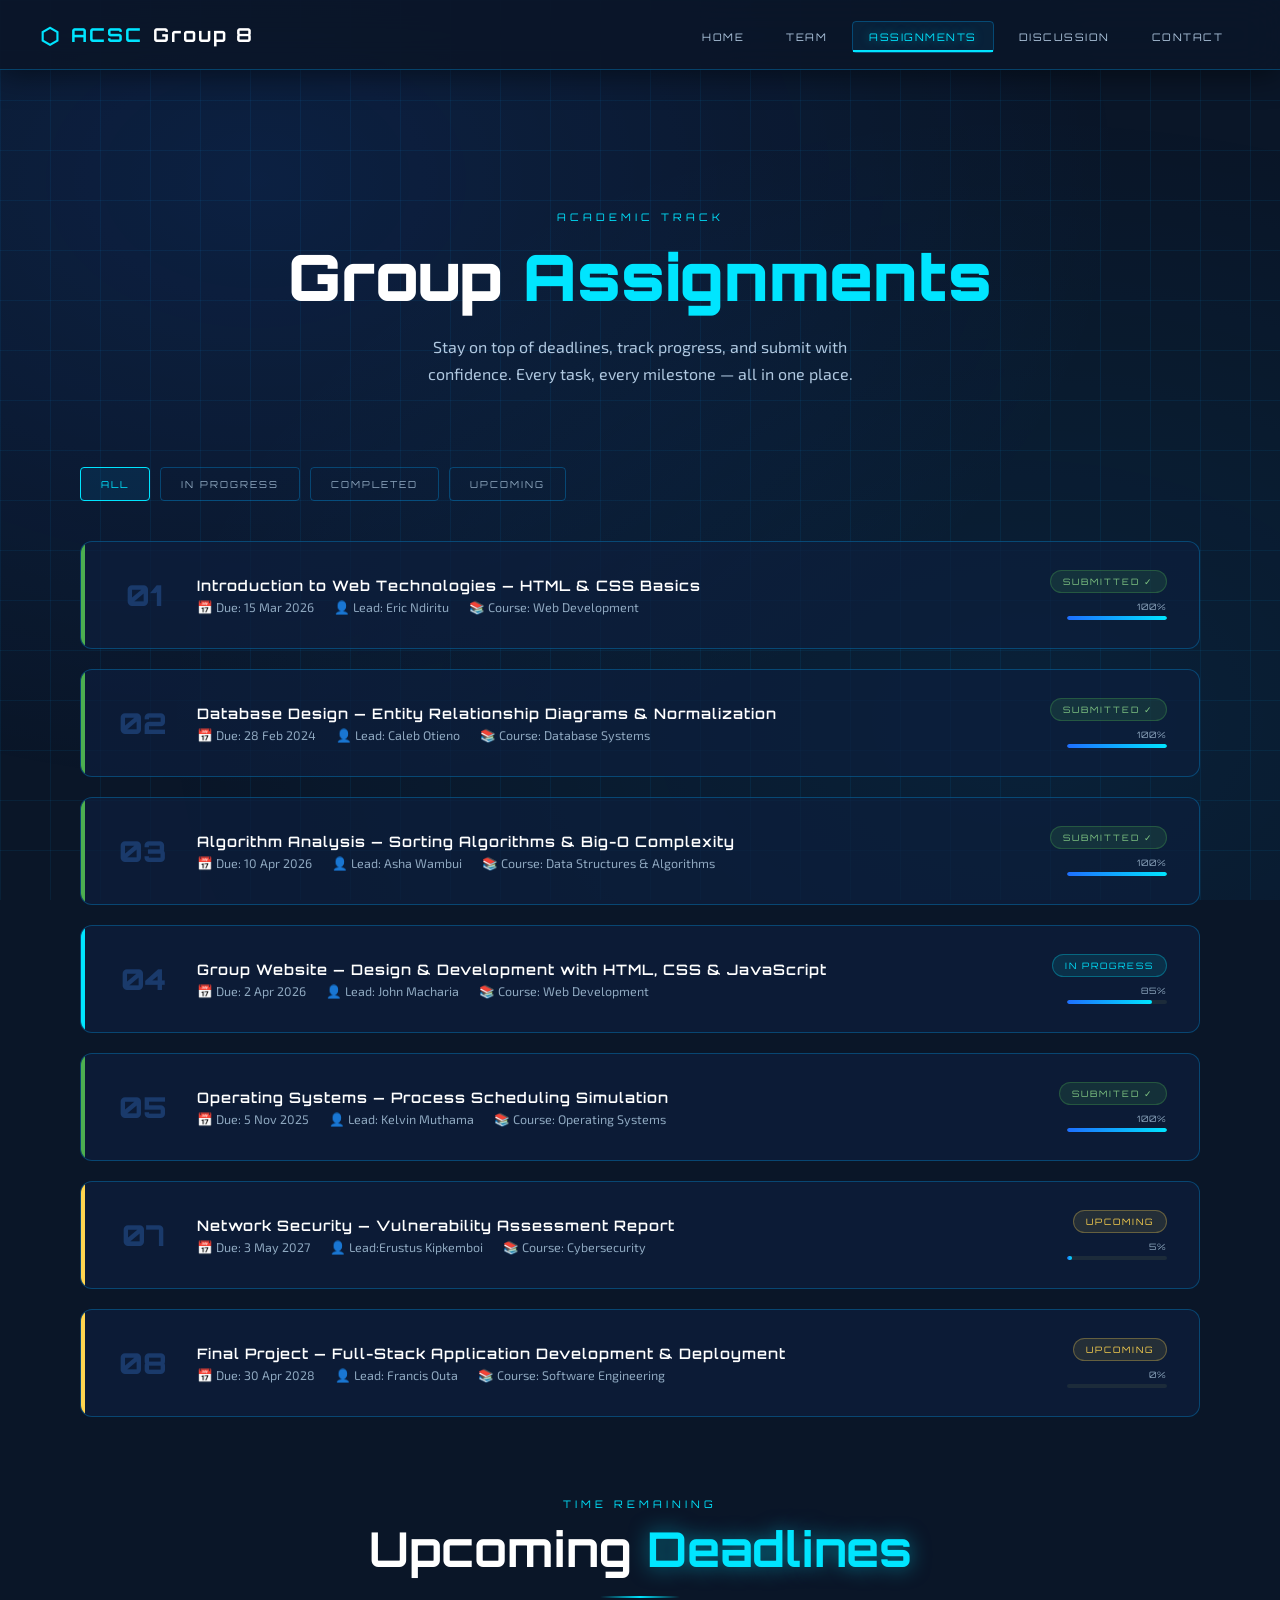
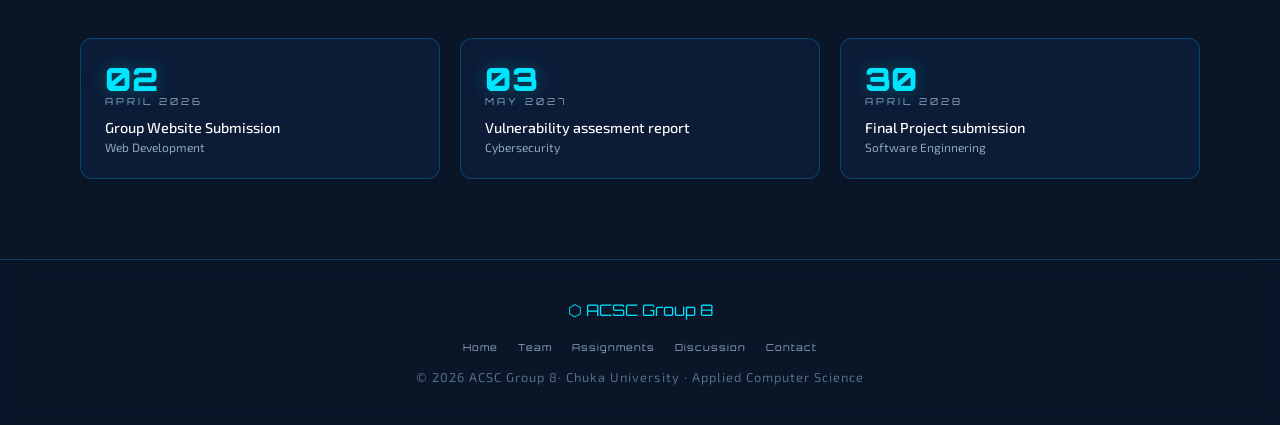
==== assignments/assignments.html @ db9ce021 "separated the pages into their own directories" ====
<!DOCTYPE html>
<html lang="en">
<head>
  <meta charset="UTF-8" />
  <meta name="viewport" content="width=device-width, initial-scale=1.0"/>
  <title>ACSC Group 8 | Assignments</title>
  <link rel="stylesheet" href="../style.css"/>
  <link rel="stylesheet" href="./assignments.css"/>
  <style>
    
  </style>
</head>
<body>

<div id="loading-screen">
  <div class="loader-hex">⬡</div>
  <div class="loader-text">LOADING ASSIGNMENTS...</div>
  <div class="loader-bar"><div class="loader-bar-fill"></div></div>
</div>

<nav>
  <a href="../home/index.html" class="nav-logo">ACSC<span>Group 8</span></a>
  <ul class="nav-links">
    <li><a href="../home/index.html">Home</a></li>
    <li><a href="../team/team.html">Team</a></li>
    <li><a href="../assignments/assignments.html" class="active">Assignments</a></li>
    <li><a href="../discussion/discussion.html">Discussion</a></li>
    <li><a href="../contact/contact.html">Contact</a></li>
  </ul>
  <div class="nav-hamburger">
    <span></span><span></span><span></span>
  </div>
</nav>

<main>
  <div class="page-hero">
    <div class="container">
      <span class="section-tag">Academic Track</span>
      <h1>Group <span class="text-cyan">Assignments</span></h1>
      <p>Stay on top of deadlines, track progress, and submit with confidence. Every task, every milestone — all in one place.</p>
    </div>
  </div>

  <div class="container">
    <!-- FILTERS -->
    <div class="filter-tabs reveal">
      <button class="filter-tab active" onclick="filterAssignments('all', this)">All</button>
      <button class="filter-tab" onclick="filterAssignments('active', this)">In Progress</button>
      <button class="filter-tab" onclick="filterAssignments('done', this)">Completed</button>
      <button class="filter-tab" onclick="filterAssignments('pending', this)">Upcoming</button>
    </div>

    <!-- ASSIGNMENT LIST -->
    <div class="assignments-list" id="assignments-list">

      <div class="assignment-card status-done reveal" data-status="done">
        <div class="assignment-number">01</div>
        <div class="assignment-info">
          <h3>Introduction to Web Technologies — HTML & CSS Basics</h3>
          <div class="meta">
            <span class="meta-item">📅 Due: 15 Mar 2026</span>
            <span class="meta-item">👤 Lead: Eric Ndiritu</span>
            <span class="meta-item">📚 Course: Web Development</span>
          </div>
        </div>
        <div class="assignment-status">
          <span class="status-badge badge-done">Submitted ✓</span>
          <div class="progress-wrap">
            <div class="progress-label">100%</div>
            <div class="progress-bar"><div class="progress-fill" style="width:100%"></div></div>
          </div>
        </div>
      </div>

      <div class="assignment-card status-done reveal" data-status="done">
        <div class="assignment-number">02</div>
        <div class="assignment-info">
          <h3>Database Design — Entity Relationship Diagrams & Normalization</h3>
          <div class="meta">
            <span class="meta-item">📅 Due: 28 Feb 2024</span>
            <span class="meta-item">👤 Lead: Caleb Otieno</span>
            <span class="meta-item">📚 Course: Database Systems</span>
          </div>
        </div>
        <div class="assignment-status">
          <span class="status-badge badge-done">Submitted ✓</span>
          <div class="progress-wrap">
            <div class="progress-label">100%</div>
            <div class="progress-bar"><div class="progress-fill" style="width:100%"></div></div>
          </div>
        </div>
      </div>

      <div class="assignment-card status-done reveal" data-status="done">
        <div class="assignment-number">03</div>
        <div class="assignment-info">
          <h3>Algorithm Analysis — Sorting Algorithms & Big-O Complexity</h3>
          <div class="meta">
            <span class="meta-item">📅 Due: 10 Apr 2026</span>
            <span class="meta-item">👤 Lead: Asha Wambui</span>
            <span class="meta-item">📚 Course: Data Structures & Algorithms</span>
          </div>
        </div>
        <div class="assignment-status">
          <span class="status-badge badge-done">Submitted ✓</span>
          <div class="progress-wrap">
            <div class="progress-label">100%</div>
            <div class="progress-bar"><div class="progress-fill" style="width:100%"></div></div>
          </div>
        </div>
      </div>

      <div class="assignment-card status-active reveal" data-status="active">
        <div class="assignment-number">04</div>
        <div class="assignment-info">
          <h3>Group Website — Design & Development with HTML, CSS & JavaScript</h3>
          <div class="meta">
            <span class="meta-item">📅 Due: 2 Apr 2026</span>
            <span class="meta-item">👤 Lead: John Macharia</span>
            <span class="meta-item">📚 Course: Web Development</span>
          </div>
        </div>
        <div class="assignment-status">
          <span class="status-badge badge-active">In Progress</span>
          <div class="progress-wrap">
            <div class="progress-label">85%</div>
            <div class="progress-bar"><div class="progress-fill" style="width:85%"></div></div>
          </div>
        </div>
      </div>

      <div class="assignment-card status-done reveal" data-status="done">
        <div class="assignment-number">05</div>
        <div class="assignment-info">
          <h3>Operating Systems — Process Scheduling Simulation</h3>
          <div class="meta">
            <span class="meta-item">📅 Due: 5 Nov 2025</span>
            <span class="meta-item">👤 Lead: Kelvin Muthama</span>
            <span class="meta-item">📚 Course: Operating Systems</span>
          </div>
        </div>
        <div class="assignment-status">
          <span class="status-badge badge-done">Submited ✓</span>
          <div class="progress-wrap">
            <div class="progress-label">100%</div>
            <div class="progress-bar"><div class="progress-fill" style="width:100%"></div></div>
          </div>
        </div>
      </div>

      
      <div class="assignment-card status-pending reveal" data-status="pending">
        <div class="assignment-number">07</div>
        <div class="assignment-info">
          <h3>Network Security — Vulnerability Assessment Report</h3>
          <div class="meta">
            <span class="meta-item">📅 Due: 3 May 2027</span>
            <span class="meta-item">👤 Lead:Erustus Kipkemboi</span>
            <span class="meta-item">📚 Course: Cybersecurity</span>
          </div>
        </div>
        <div class="assignment-status">
          <span class="status-badge badge-pending">Upcoming</span>
          <div class="progress-wrap">
            <div class="progress-label">5%</div>
            <div class="progress-bar"><div class="progress-fill" style="width:5%"></div></div>
          </div>
        </div>
      </div>

      <div class="assignment-card status-pending reveal" data-status="pending">
        <div class="assignment-number">08</div>
        <div class="assignment-info">
          <h3>Final Project — Full-Stack Application Development & Deployment</h3>
          <div class="meta">
            <span class="meta-item">📅 Due: 30 Apr 2028</span>
            <span class="meta-item">👤 Lead: Francis Outa</span>
            <span class="meta-item">📚 Course: Software Engineering</span>
          </div>
        </div>
        <div class="assignment-status">
          <span class="status-badge badge-pending">Upcoming</span>
          <div class="progress-wrap">
            <div class="progress-label">0%</div>
            <div class="progress-bar"><div class="progress-fill" style="width:0%"></div></div>
          </div>
        </div>
      </div>

    </div>

    <!-- UPCOMING DEADLINES -->
    <div class="section-header reveal">
      <span class="section-tag">Time Remaining</span>
      <h2 class="section-title">Upcoming <span class="highlight">Deadlines</span></h2>
      <div class="section-line"></div>
    </div>

    <div class="deadlines-grid">
      <div class="deadline-card reveal">
        <div class="deadline-date">02</div>
        <div class="deadline-month">April 2026</div>
        <div class="deadline-title">Group Website Submission</div>
        <div class="deadline-course">Web Development</div>
      </div>
      <div class="deadline-card reveal" data-delay="150">
        <div class="deadline-date">03</div>
        <div class="deadline-month">May 2027</div>
        <div class="deadline-title">Vulnerability assesment report</div>
        <div class="deadline-course">Cybersecurity</div>
      </div>
      <div class="deadline-card reveal" data-delay="300">
        <div class="deadline-date">30</div>
        <div class="deadline-month">April 2028</div>
        <div class="deadline-title">Final Project submission</div>
        <div class="deadline-course">Software Enginnering</div>
      </div>
    </div>

  </div>
</main>

<footer>
  <span class="footer-logo">⬡ ACSC Group 8</span>
  <ul class="footer-links">
    <li><a href="../home/index.html">Home</a></li>
    <li><a href="../team/team.html">Team</a></li>
    <li><a href="../assignments/assignments.html">Assignments</a></li>
    <li><a href="../discussion/discussion.html">Discussion</a></li>
    <li><a href="../contact/contact.html">Contact</a></li>
  </ul>
  <p>© 2026 ACSC Group 8· Chuka University · Applied Computer Science </p>
</footer>

<script src="../script.js"></script>
<script>
  function filterAssignments(status, btn) {
    document.querySelectorAll('.filter-tab').forEach(t => t.classList.remove('active'));
    btn.classList.add('active');
    document.querySelectorAll('.assignment-card').forEach(card => {
      if (status === 'all' || card.dataset.status === status) {
        card.style.display = 'grid';
        card.style.animation = 'fadeInUp 0.4s ease both';
      } else {
        card.style.display = 'none';
      }
    });
  }
</script>
</body>
</html>
---- style.css ----
/* ============================================
   NEXGEN CS GROUP - Shared Stylesheet
   Colors: Blue, Slate, White | Futuristic Theme
   ============================================ */

@import url('https://fonts.googleapis.com/css2?family=Orbitron:wght@400;600;700;900&family=Exo+2:wght@300;400;500;600&display=swap');

:root {
  --blue-deep: #0a1628;
  --blue-dark: #0d1f3c;
  --blue-mid: #1a3a6b;
  --blue-bright: #1e6fff;
  --blue-electric: #00a8ff;
  --blue-glow: #4fc3f7;
  --slate-dark: #1c2b3a;
  --slate-mid: #2d4a6b;
  --slate-light: #546e8a;
  --slate-pale: #8fa8c0;
  --white: #ffffff;
  --white-dim: #e8f4ff;
  --white-muted: #b0c8e0;
  --accent-cyan: #00e5ff;
  --accent-gold: #ffd54f;
  --grid-line: rgba(0, 168, 255, 0.08);
  --glow-shadow: 0 0 20px rgba(0, 168, 255, 0.1);
  --card-bg: rgba(13, 31, 60, 0.7);
  --glass: rgba(26, 58, 107, 0.3);
  --border-glow: rgba(0, 168, 255, 0.3);
  --font-display: 'Orbitron', monospace;
  --font-body: 'Exo 2', sans-serif;
}

* {
  margin: 0;
  padding: 0;
  box-sizing: border-box;
}

html {
  scroll-behavior: smooth;
}

body {
  font-family: var(--font-body);
  background-color: var(--blue-deep);
  color: var(--white-dim);
  min-height: 100vh;
  overflow-x: hidden;
  position: relative;
}

/* ---- ANIMATED GRID BACKGROUND ---- */
body::before {
  content: '';
  position: fixed;
  inset: 0;
  background-image:
    linear-gradient(var(--grid-line) 1px, transparent 0.5px),
    linear-gradient(90deg, var(--grid-line) 1px, transparent 0.5px);
  background-size: 50px 50px;
  
  pointer-events: none;
  z-index: 0;
}

body::after {
  content: '';
  position: fixed;
  inset: 0;
  background: radial-gradient(ellipse at 20% 20%, rgba(30, 111, 255, 0.12) 0%, transparent 60%),
              radial-gradient(ellipse at 80% 80%, rgba(0, 168, 255, 0.08) 0%, transparent 60%);
  pointer-events: none;
  z-index: 0;
}

@keyframes gridMove {
  0% { transform: translate(0, 0); }
  100% { transform: translate(50px, 50px); }
}

/* ---- NAVBAR ---- */
nav {
  position: fixed;
  top: 0;
  left: 0;
  right: 0;
  z-index: 1000;
  display: flex;
  align-items: center;
  justify-content: space-between;
  padding: 0 40px;
  height: 70px;
  background: rgba(10, 22, 40, 0.9);
  backdrop-filter: blur(20px);
  border-bottom: 1px solid var(--border-glow);
  box-shadow: 0 4px 30px rgba(0, 0, 0, 0.5);
}

.nav-logo {
  font-family: var(--font-display);
  font-size: 1.2rem;
  font-weight: 700;
  color: var(--accent-cyan);
  text-decoration: none;
  letter-spacing: 2px;
  display: flex;
  align-items: center;
  gap: 10px;
}

.nav-logo span {
  color: var(--white);
}

.nav-logo::before {
  content: '⬡';
  font-size: 1.4rem;
  animation: pulse 2s ease-in-out infinite;
}

@keyframes pulse {
  0%, 100% { opacity: 1; transform: scale(1); }
  50% { opacity: 0.6; transform: scale(0.9); }
}

.nav-links {
  display: flex;
  list-style: none;
  gap: 8px;
}

.nav-links a {
  font-family: var(--font-display);
  font-size: 0.65rem;
  letter-spacing: 1.5px;
  color: var(--white-muted);
  text-decoration: none;
  padding: 8px 16px;
  border: 1px solid transparent;
  border-radius: 4px;
  transition: all 0.3s ease;
  text-transform: uppercase;
  position: relative;
  overflow: hidden;
}

.nav-links a::before {
  content: '';
  position: absolute;
  bottom: 0;
  left: 0;
  width: 0;
  height: 2px;
  background: var(--accent-cyan);
  transition: width 0.3s ease;
}

.nav-links a:hover::before,
.nav-links a.active::before {
  width: 100%;
}

.nav-links a:hover,
.nav-links a.active {
  color: var(--accent-cyan);
  border-color: var(--border-glow);
  background: rgba(0, 168, 255, 0.08);
  text-shadow: 0 0 10px rgba(0, 229, 255, 0.5);
}

.nav-hamburger {
  display: none;
  flex-direction: column;
  gap: 5px;
  cursor: pointer;
  padding: 5px;
}

.nav-hamburger span {
  display: block;
  width: 25px;
  height: 2px;
  background: var(--accent-cyan);
  transition: all 0.3s;
}

/* ---- MAIN CONTENT WRAPPER ---- */
main {
  position: relative;
  z-index: 1;
  padding-top: 70px;
  min-height: 100vh;
}

/* ---- SECTION HEADERS ---- */
.section-header {
  text-align: center;
  margin-bottom: 40px;
}

.section-tag {
  font-family: var(--font-display);
  font-size: 0.65rem;
  letter-spacing: 4px;
  color: var(--accent-cyan);
  text-transform: uppercase;
  display: block;
  margin-bottom: 12px;
}

.section-title {
  font-family: var(--font-display);
  font-size: clamp(1.8rem, 4vw, 3rem);
  font-weight: 700;
  color: var(--white);
  line-height: 1.1;
}

.section-title .highlight {
  color: var(--accent-cyan);
  text-shadow: 0 0 20px rgba(0, 229, 255, 0.5);
}

.section-line {
  width: 80px;
  height: 2px;
  background: linear-gradient(90deg, transparent, var(--accent-cyan), transparent);
  margin: 20px auto 0;
}

/* ---- GLASS CARDS ---- */
.card {
  background: var(--card-bg);
  border: 1px solid var(--border-glow);
  border-radius: 12px;
  padding: 30px;
  backdrop-filter: blur(10px);
  transition: all 0.4s ease;
  position: relative;
  overflow: hidden;
}

.card::before {
  content: '';
  position: absolute;
  top: 0;
  left: 0;
  right: 0;
  height: 2px;
  background: linear-gradient(90deg, transparent, var(--accent-cyan), transparent);
  opacity: 0;
  transition: opacity 0.4s;
}

.card:hover {
  border-color: var(--blue-glow);
  box-shadow: var(--glow-shadow), 0 8px 40px rgba(0,0,0,0.4);
  transform: translateY(-4px);
}

.card:hover::before {
  opacity: 1;
}

/* ---- BUTTONS ---- */
.btn {
  font-family: var(--font-display);
  font-size: 0.7rem;
  letter-spacing: 2px;
  text-transform: uppercase;
  padding: 14px 30px;
  border-radius: 4px;
  border: none;
  cursor: pointer;
  text-decoration: none;
  display: inline-flex;
  align-items: center;
  gap: 10px;
  transition: all 0.3s ease;
  position: relative;
  overflow: hidden;
}

.btn-primary {
  background: linear-gradient(135deg, var(--blue-bright), var(--blue-electric));
  color: white;
  box-shadow: 0 0 20px rgba(30, 111, 255, 0.4);
}

.btn-primary:hover {
  box-shadow: 0 0 35px rgba(30, 111, 255, 0.3), 0 4px 15px rgba(0,0,0,0.3);
  
}

.btn-outline {
  background: transparent;
  color: var(--accent-cyan);
  border: 1px solid var(--accent-cyan);
}

.btn-outline:hover {
  background: rgba(0, 229, 255, 0.1);
  box-shadow: 0 0 20px rgba(0, 229, 255, 0.2);
}

/* ---- FOOTER ---- */
footer {
  position: relative;
  z-index: 1;
  text-align: center;
  padding: 40px;
  border-top: 1px solid var(--border-glow);
  background: rgba(10, 22, 40, 0.8);
  backdrop-filter: blur(10px);
}

footer p {
  font-size: 0.8rem;
  color: var(--slate-light);
  letter-spacing: 1px;
}

footer .footer-logo {
  font-family: var(--font-display);
  font-size: 1rem;
  color: var(--accent-cyan);
  margin-bottom: 12px;
  display: block;
}

footer .footer-links {
  display: flex;
  justify-content: center;
  gap: 20px;
  margin: 15px 0;
  list-style: none;
}

footer .footer-links a {
  font-size: 0.75rem;
  color: var(--slate-pale);
  text-decoration: none;
  transition: color 0.3s;
  letter-spacing: 1px;
  font-family: var(--font-display);
  font-size: 0.6rem;
}

footer .footer-links a:hover {
  color: var(--accent-cyan);
}

/* ---- ANIMATIONS ---- */
@keyframes fadeInUp {
  from { opacity: 0; transform: translateY(30px); }
  to { opacity: 1; transform: translateY(0); }
}

@keyframes fadeInLeft {
  from { opacity: 0; transform: translateX(-30px); }
  to { opacity: 1; transform: translateX(0); }
}

@keyframes fadeInRight {
  from { opacity: 0; transform: translateX(30px); }
  to { opacity: 1; transform: translateX(0); }
}

@keyframes scanline {
  0% { transform: translateY(-100%); }
  100% { transform: translateY(100vh); }
}

@keyframes float {
  0%, 100% { transform: translateY(0px); }
  50% { transform: translateY(-10px); }
}

@keyframes glitch {
  0%, 100% { text-shadow: 0 0 10px var(--accent-cyan); transform: translateX(0); }
  20% { text-shadow: -2px 0 rgba(255,0,0,0.6), 2px 0 rgba(0,255,255,0.6); transform: translateX(-2px); }
  40% { text-shadow: 2px 0 rgba(255,0,0,0.6), -2px 0 rgba(0,255,255,0.6); transform: translateX(2px); }
  60% { text-shadow: 0 0 10px var(--accent-cyan); transform: translateX(0); }
}

@keyframes spin {
  from { transform: rotate(0deg); }
  to { transform: rotate(360deg); }
}

@keyframes blink {
  0%, 100% { opacity: 1; }
  50% { opacity: 0; }
}

/* ---- SCROLL REVEAL CLASSES ---- */
.reveal {
  opacity: 0;
  transform: translateY(30px);
  transition: all 0.7s ease;
}
.reveal.visible {
  opacity: 1;
  transform: translateY(0);
}

/* ---- UTILITY ---- */
.container {
  max-width: 1200px;
  margin: 0 auto;
  padding: 0 40px;
}

.page-section {
  padding: 100px 0;
}

.text-cyan { color: var(--accent-cyan); }
.text-muted { color: var(--slate-pale); }

/* ---- RESPONSIVE ---- */
@media (max-width: 768px) {
  nav { padding: 0 20px; }
  .container { padding: 0 20px; }
  .page-section { padding: 60px 0; }
  
  .nav-links {
    display: none;
    position: absolute;
    top: 70px;
    left: 0;
    right: 0;
    flex-direction: column;
    background: rgba(10, 22, 40, 0.98);
    padding: 20px;
    border-bottom: 1px solid var(--border-glow);
  }
  
  .nav-links.open {
    display: flex;
  }
  
  .nav-hamburger {
    display: flex;
  }
}

/* ---- SCROLLBAR ---- */
::-webkit-scrollbar { width: 6px; }
::-webkit-scrollbar-track { background: var(--blue-deep); }
::-webkit-scrollbar-thumb { background: var(--blue-mid); border-radius: 3px; }
::-webkit-scrollbar-thumb:hover { background: var(--blue-electric); }

/* ---- LOADING SCREEN ---- */
#loading-screen {
  position: fixed;
  inset: 0;
  background: var(--blue-deep);
  z-index: 9999;
  display: flex;
  flex-direction: column;
  align-items: center;
  justify-content: center;
  transition: opacity 0.5s ease, visibility 0.5s ease;
}

#loading-screen.hidden {
  opacity: 0;
  visibility: hidden;
}

.loader-hex {
  font-size: 4rem;
  color: var(--accent-cyan);
  animation: spin 2s linear infinite;
  margin-bottom: 20px;
}

.loader-text {
  font-family: var(--font-display);
  font-size: 0.7rem;
  letter-spacing: 4px;
  color: var(--slate-pale);
  animation: blink 1s ease infinite;
}

.loader-bar {
  width: 200px;
  height: 2px;
  background: var(--slate-dark);
  margin-top: 20px;
  border-radius: 2px;
  overflow: hidden;
}

.loader-bar-fill {
  height: 100%;
  background: linear-gradient(90deg, var(--blue-bright), var(--accent-cyan));
  animation: loadFill 1.5s ease forwards;
}

@keyframes loadFill {
  from { width: 0; }
  to { width: 100%; }
}
---- assignments/assignments.css ----
.page-hero {
      padding: 140px 0 80px;
      text-align: center;
    }

    .page-hero h1 {
      font-family: var(--font-display);
      font-size: clamp(2rem, 5vw, 4rem);
      font-weight: 900;
      color: var(--white);
      margin-bottom: 16px;
    }

    .page-hero p {
      color: var(--white-muted);
      font-size: 1rem;
      max-width: 500px;
      margin: 0 auto;
      line-height: 1.7;
    }

    /* ---- FILTER TABS ---- */
    .filter-tabs {
      display: flex;
      gap: 10px;
      margin-bottom: 40px;
      flex-wrap: wrap;
    }

    .filter-tab {
      font-family: var(--font-display);
      font-size: 0.6rem;
      letter-spacing: 2px;
      text-transform: uppercase;
      padding: 10px 20px;
      border: 1px solid var(--border-glow);
      border-radius: 4px;
      background: transparent;
      color: var(--slate-pale);
      cursor: pointer;
      transition: all 0.3s;
    }

    .filter-tab.active,
    .filter-tab:hover {
      background: rgba(0, 168, 255, 0.1);
      border-color: var(--accent-cyan);
      color: var(--accent-cyan);
    }

    /* ---- ASSIGNMENT CARDS ---- */
    .assignments-list {
      display: flex;
      flex-direction: column;
      gap: 20px;
      margin-bottom: 80px;
    }

    .assignment-card {
      background: var(--card-bg);
      border: 1px solid var(--border-glow);
      border-radius: 12px;
      padding: 28px 32px;
      display: grid;
      grid-template-columns: auto 1fr auto;
      align-items: center;
      gap: 24px;
      transition: all 0.4s;
      position: relative;
      overflow: hidden;
    }

    .assignment-card::before {
      content: '';
      position: absolute;
      left: 0;
      top: 0;
      bottom: 0;
      width: 4px;
      background: var(--border-glow);
      transition: background 0.3s;
    }

    .assignment-card:hover {
      border-color: var(--blue-glow);
      box-shadow: var(--glow-shadow);
      transform: translateX(6px);
    }

    .assignment-card.status-done::before { background: #4caf50; }
    .assignment-card.status-active::before { background: var(--accent-cyan); }
    .assignment-card.status-pending::before { background: var(--accent-gold); }

    .assignment-number {
      font-family: var(--font-display);
      font-size: 1.8rem;
      font-weight: 900;
      color: var(--blue-mid);
      min-width: 60px;
      text-align: center;
    }

    .assignment-info h3 {
      font-family: var(--font-display);
      font-size: 0.9rem;
      font-weight: 600;
      color: var(--white);
      letter-spacing: 1px;
      margin-bottom: 6px;
    }

    .assignment-info .meta {
      display: flex;
      gap: 20px;
      flex-wrap: wrap;
    }

    .meta-item {
      font-size: 0.78rem;
      color: var(--slate-pale);
      display: flex;
      align-items: center;
      gap: 5px;
    }

    .assignment-status {
      display: flex;
      flex-direction: column;
      align-items: flex-end;
      gap: 8px;
    }

    .status-badge {
      font-family: var(--font-display);
      font-size: 0.55rem;
      letter-spacing: 2px;
      text-transform: uppercase;
      padding: 5px 12px;
      border-radius: 50px;
      white-space: nowrap;
    }

    .badge-done {
      background: rgba(76, 175, 80, 0.15);
      color: #81c784;
      border: 1px solid rgba(76, 175, 80, 0.3);
    }

    .badge-active {
      background: rgba(0, 229, 255, 0.1);
      color: var(--accent-cyan);
      border: 1px solid rgba(0, 229, 255, 0.3);
    }

    .badge-pending {
      background: rgba(255, 213, 79, 0.1);
      color: var(--accent-gold);
      border: 1px solid rgba(255, 213, 79, 0.3);
    }

    .progress-wrap {
      width: 100px;
    }

    .progress-label {
      font-family: var(--font-display);
      font-size: 0.55rem;
      color: var(--slate-pale);
      text-align: right;
      margin-bottom: 4px;
      letter-spacing: 1px;
    }

    .progress-bar {
      height: 4px;
      background: var(--slate-dark);
      border-radius: 2px;
      overflow: hidden;
    }

    .progress-fill {
      height: 100%;
      background: linear-gradient(90deg, var(--blue-bright), var(--accent-cyan));
      border-radius: 2px;
      transition: width 1s ease;
    }

    /* ---- UPCOMING DEADLINES ---- */
    .deadlines-grid {
      display: grid;
      grid-template-columns: repeat(3, 1fr);
      gap: 20px;
      margin-bottom: 80px;
    }

    .deadline-card {
      background: var(--card-bg);
      border: 1px solid var(--border-glow);
      border-radius: 12px;
      padding: 24px;
      transition: all 0.3s;
    }

    .deadline-card:hover {
      border-color: var(--accent-cyan);
      box-shadow: 0 0 20px rgba(0, 229, 255, 0.1);
      transform: translateY(-3px);
    }

    .deadline-date {
      font-family: var(--font-display);
      font-size: 2rem;
      font-weight: 900;
      color: var(--accent-cyan);
      text-shadow: 0 0 20px rgba(0, 229, 255, 0.3);
      line-height: 1;
    }

    .deadline-month {
      font-family: var(--font-display);
      font-size: 0.6rem;
      letter-spacing: 3px;
      color: var(--slate-pale);
      text-transform: uppercase;
      margin-bottom: 12px;
    }

    .deadline-title {
      font-size: 0.9rem;
      color: var(--white);
      font-weight: 500;
    }

    .deadline-course {
      font-size: 0.75rem;
      color: var(--slate-pale);
      margin-top: 4px;
    }

    @media (max-width: 768px) {
      .assignment-card {
        grid-template-columns: auto 1fr;
        grid-template-rows: auto auto;
      }
      .assignment-status {
        grid-column: 2;
        align-items: flex-start;
        flex-direction: row;
        flex-wrap: wrap;
      }
      .deadlines-grid { grid-template-columns: 1fr; }
    }
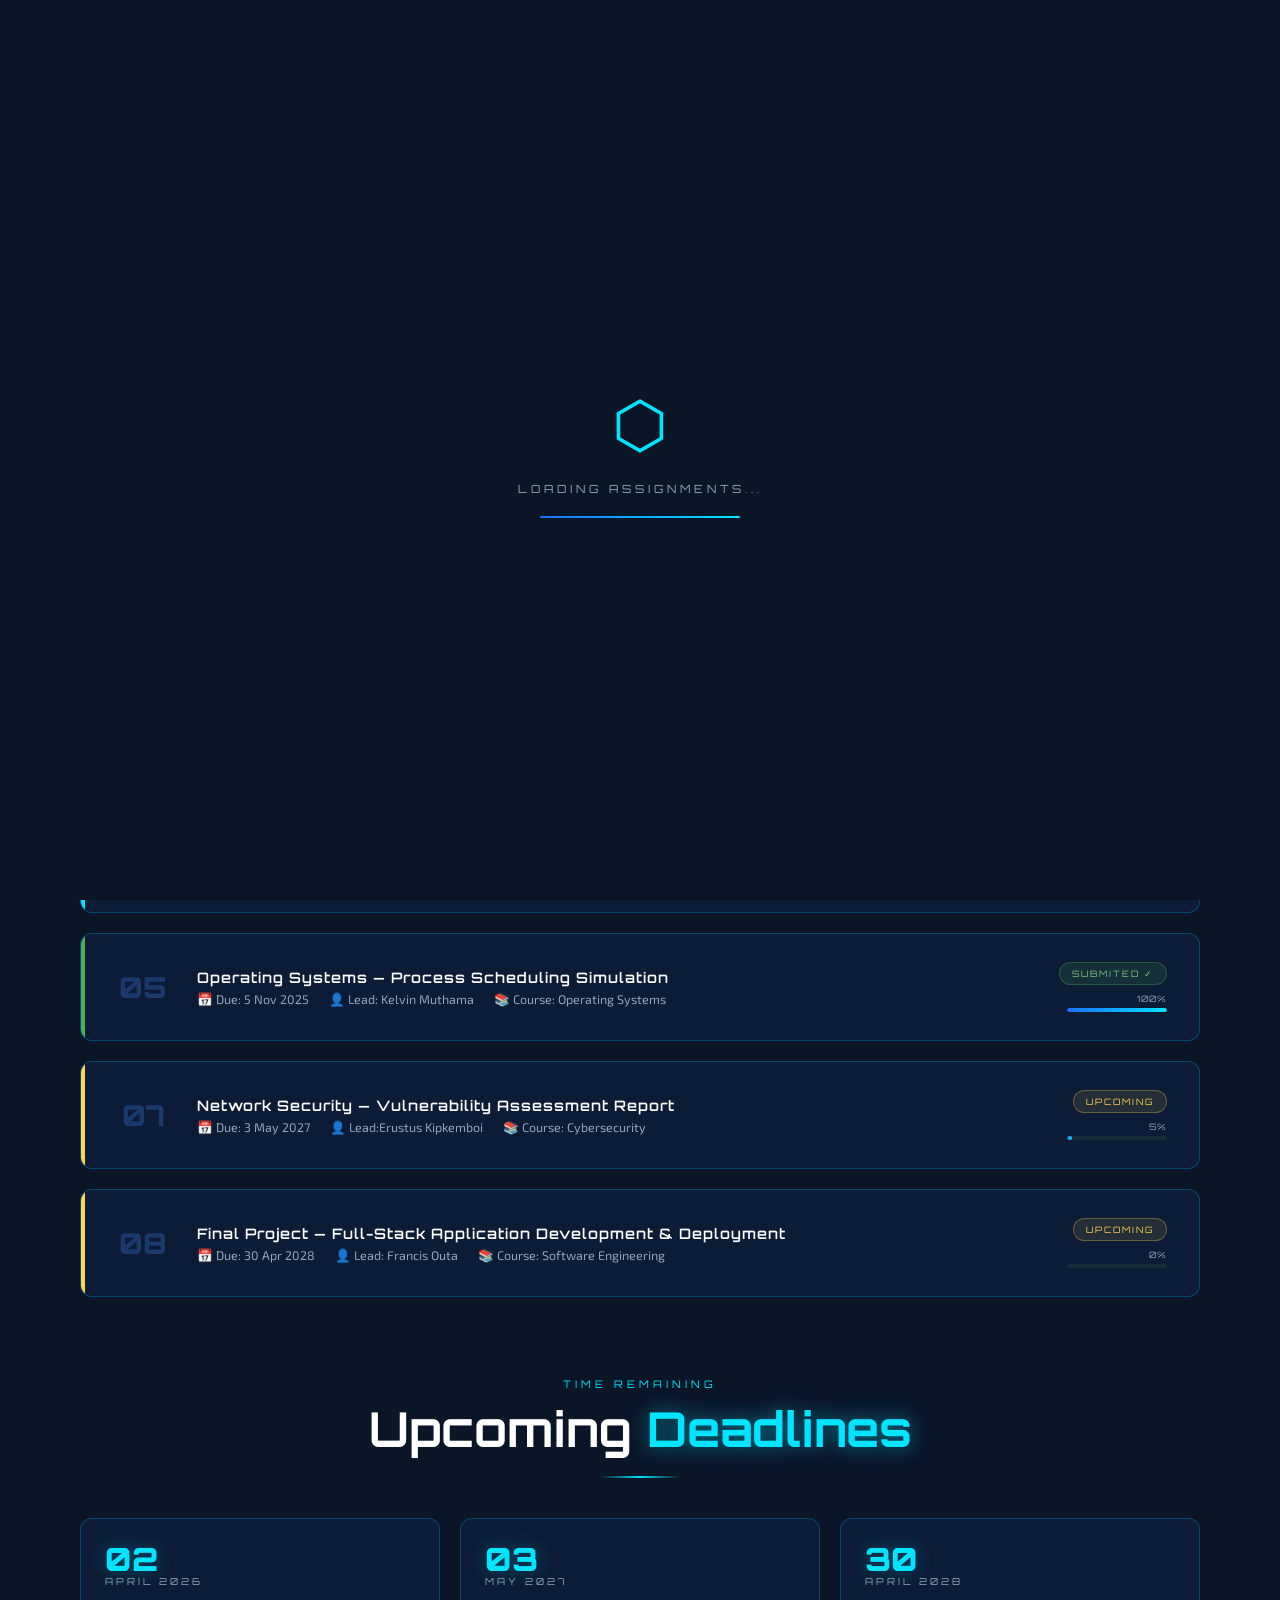
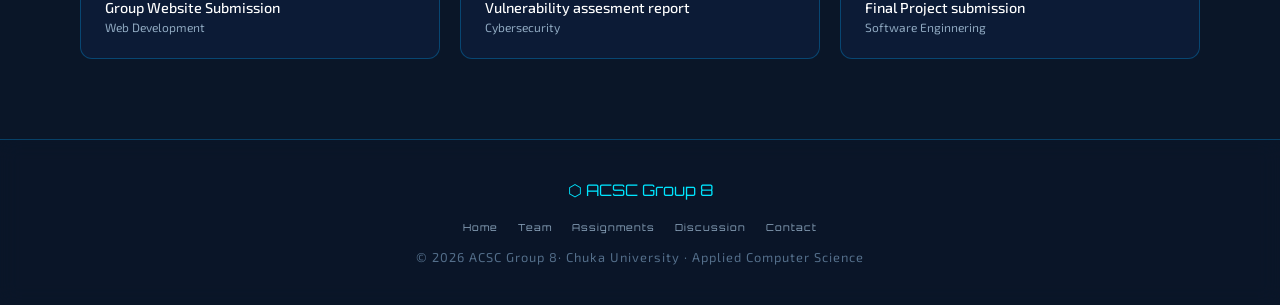
==== commit ba65f9b3: "separated js from html" ====
--- a/assignments/assignments.html
+++ b/assignments/assignments.html
@@ -233,19 +233,6 @@
 </footer>
 
 <script src="../script.js"></script>
-<script>
-  function filterAssignments(status, btn) {
-    document.querySelectorAll('.filter-tab').forEach(t => t.classList.remove('active'));
-    btn.classList.add('active');
-    document.querySelectorAll('.assignment-card').forEach(card => {
-      if (status === 'all' || card.dataset.status === status) {
-        card.style.display = 'grid';
-        card.style.animation = 'fadeInUp 0.4s ease both';
-      } else {
-        card.style.display = 'none';
-      }
-    });
-  }
-</script>
+<script src="./assignments.js" ></script>
 </body>
 </html>
--- a/style.css
+++ b/style.css
@@ -74,7 +74,7 @@
 }
 
 @keyframes gridMove {
-  0% { transform: translate(0, 0); }
+  0% { transform: translate(2px, 2px); }
   100% { transform: translate(50px, 50px); }
 }
 
@@ -115,7 +115,7 @@
 .nav-logo::before {
   content: '⬡';
   font-size: 1.4rem;
-  animation: pulse 2s ease-in-out infinite;
+  
 }
 
 @keyframes pulse {
@@ -446,7 +446,7 @@
 }
 
 /* ---- SCROLLBAR ---- */
-::-webkit-scrollbar { width: 6px; }
+::-webkit-scrollbar { width: 8px; }
 ::-webkit-scrollbar-track { background: var(--blue-deep); }
 ::-webkit-scrollbar-thumb { background: var(--blue-mid); border-radius: 3px; }
 ::-webkit-scrollbar-thumb:hover { background: var(--blue-electric); }
--- a/assignments/assignments.css
+++ b/assignments/assignments.css
@@ -1,11 +1,11 @@
 .page-hero {
-      padding: 140px 0 80px;
+      padding: 40px 0 80px;
       text-align: center;
     }
 
     .page-hero h1 {
       font-family: var(--font-display);
-      font-size: clamp(2rem, 5vw, 4rem);
+      font-size: clamp(2rem, 5vw, 3rem);
       font-weight: 900;
       color: var(--white);
       margin-bottom: 16px;
